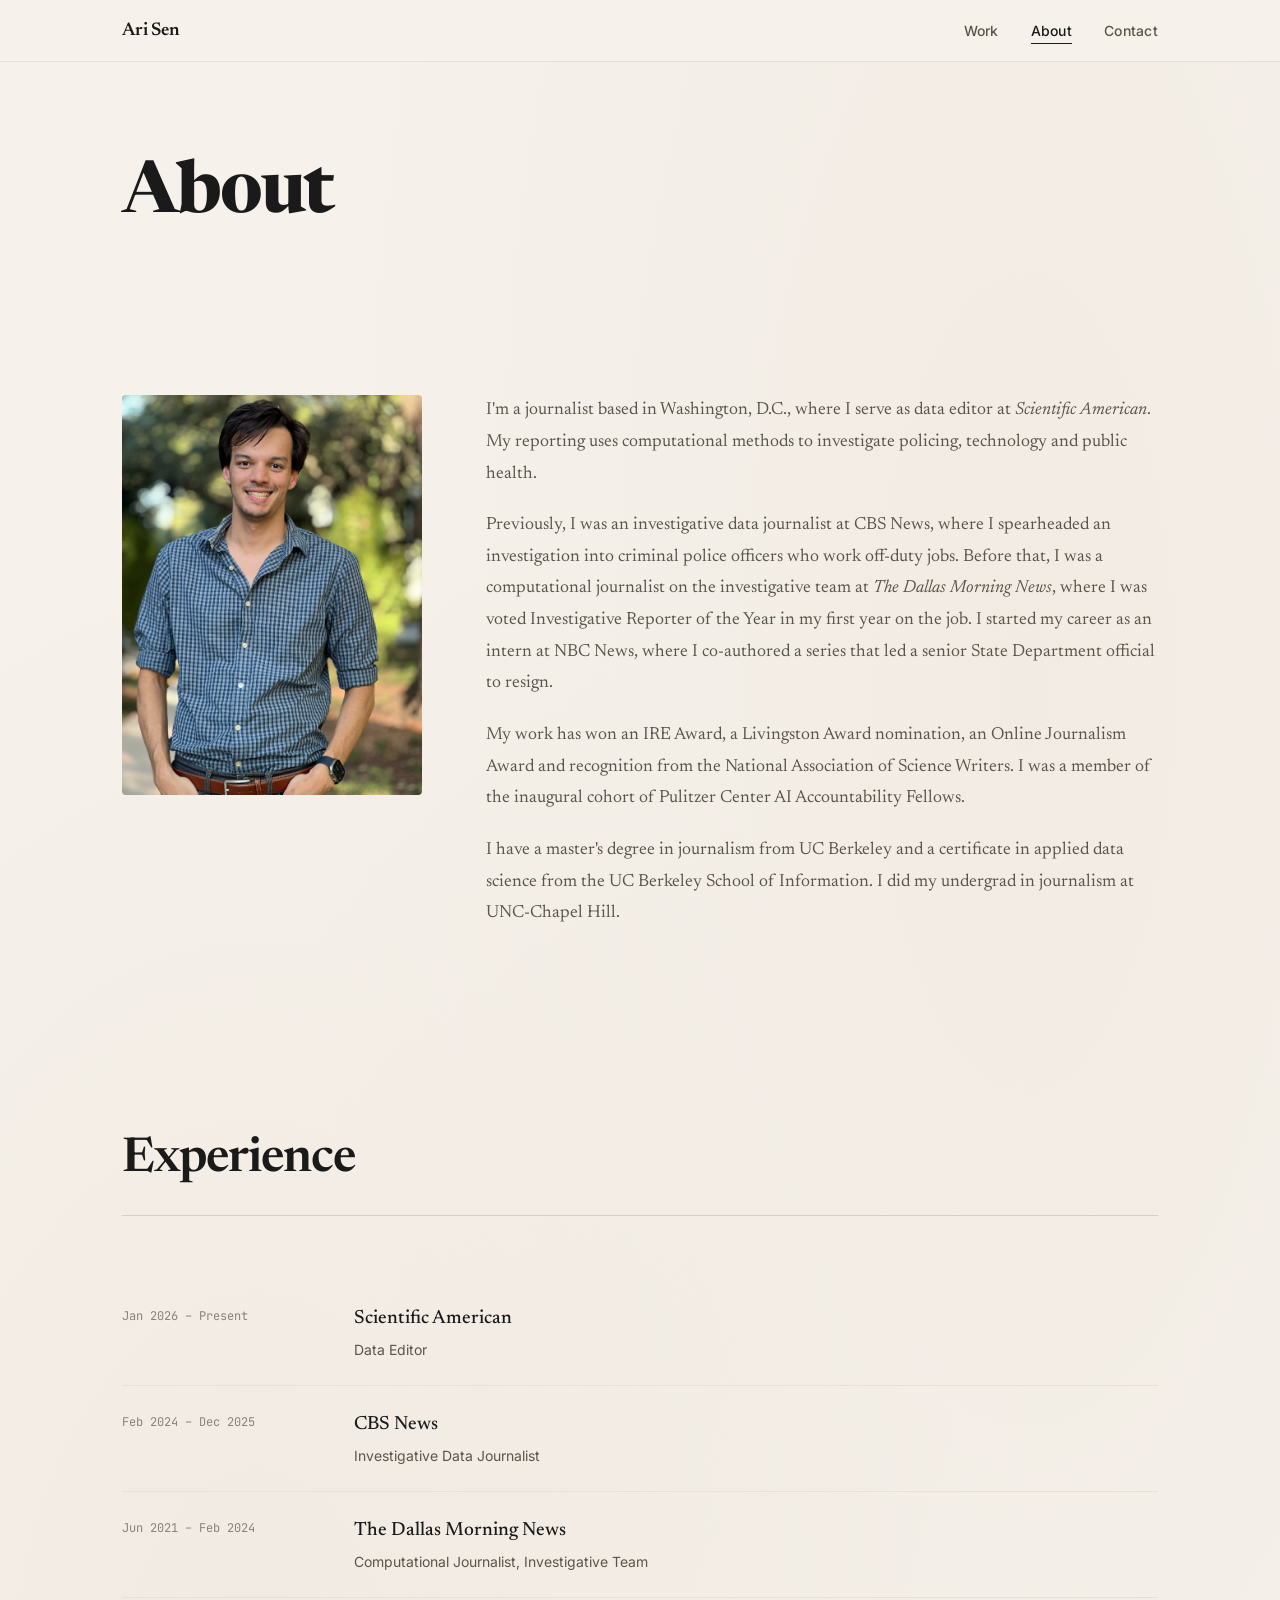
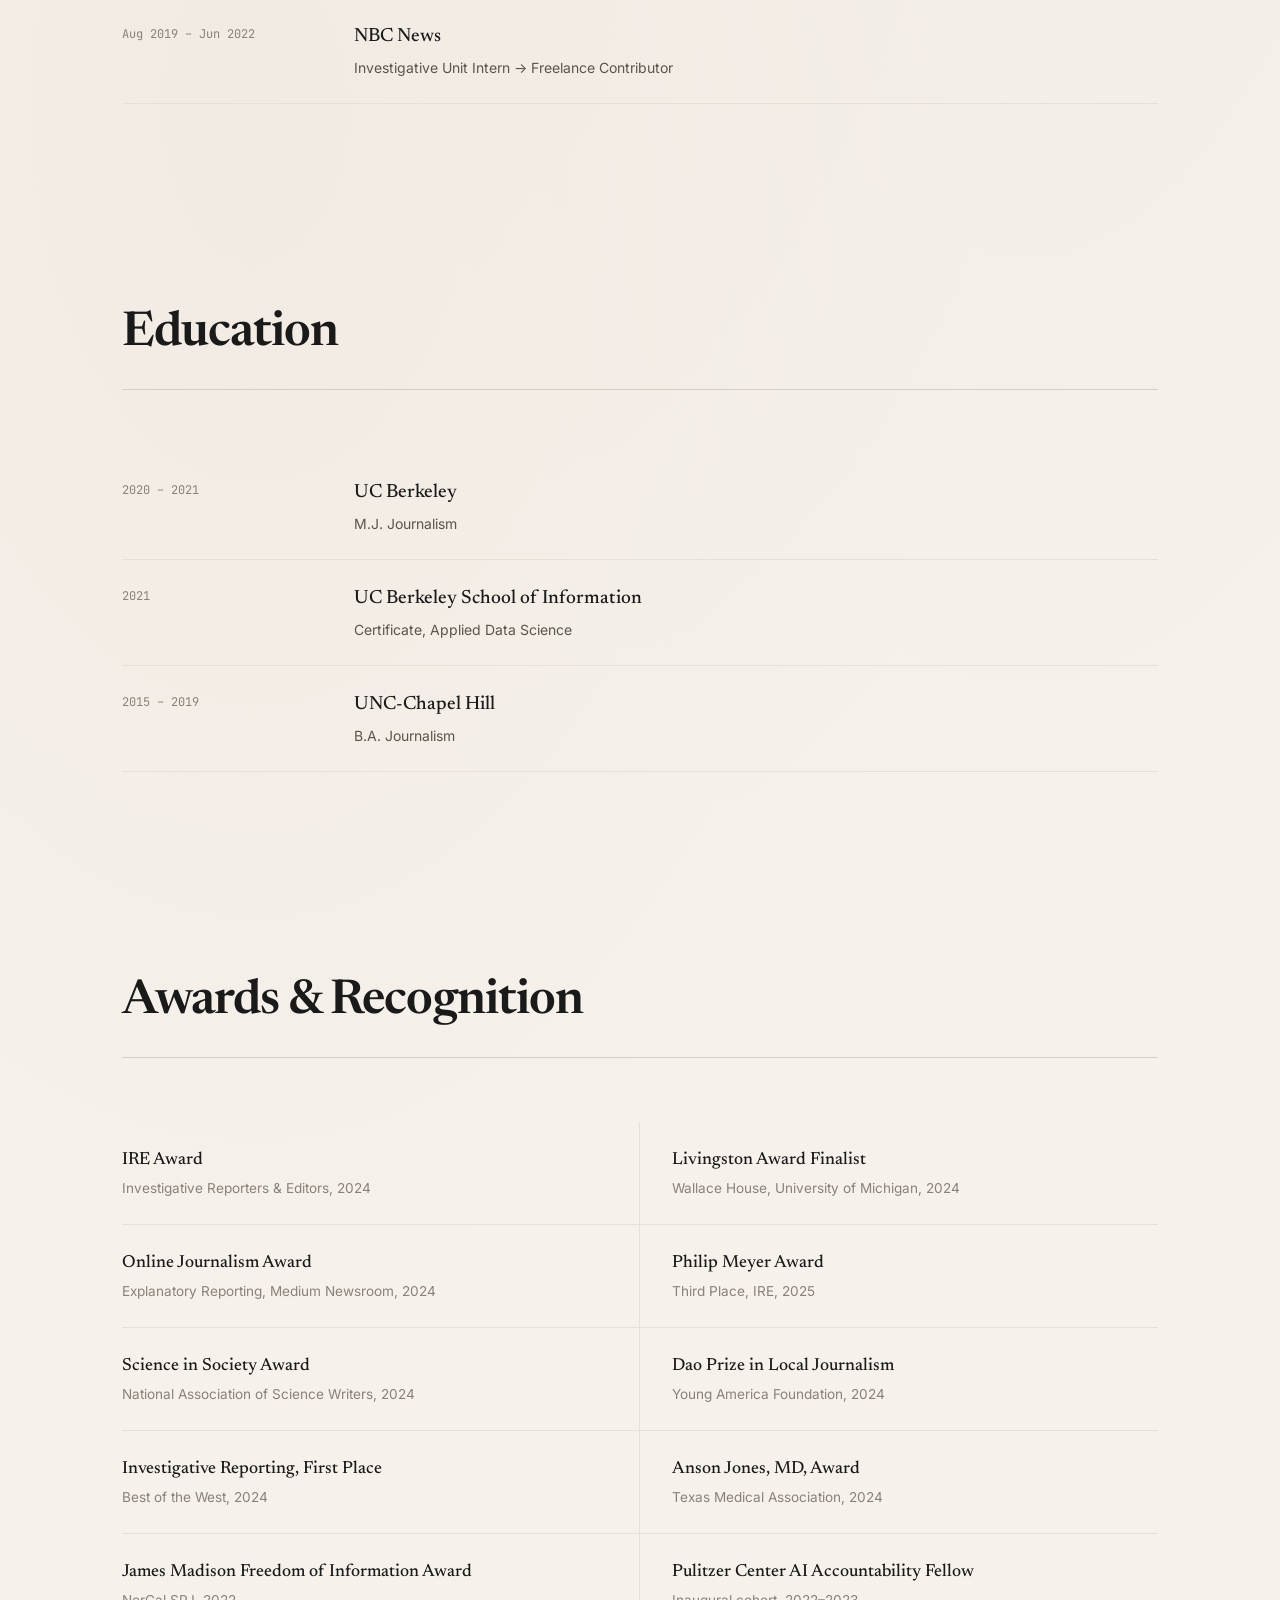
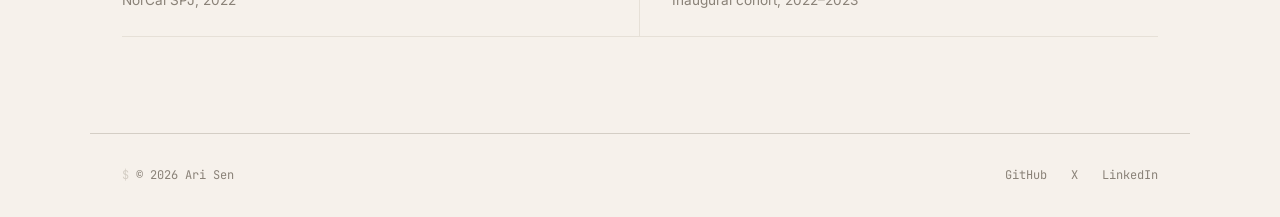
==== about.html @ 408a69d8 "Initial commit: personal portfolio website" ====
<!DOCTYPE html>
<html lang="en">
<head>
    <meta charset="UTF-8">
    <meta name="viewport" content="width=device-width, initial-scale=1.0">
    <title>About — Ari Sen</title>
    <meta name="description" content="About Ari Sen — data editor at Scientific American, award-winning investigative journalist based in Washington, D.C.">
    <link rel="preconnect" href="https://fonts.googleapis.com">
    <link rel="preconnect" href="https://fonts.gstatic.com" crossorigin>
    <link href="https://fonts.googleapis.com/css2?family=Newsreader:ital,opsz,wght@0,6..72,400;0,6..72,500;0,6..72,600;0,6..72,700;1,6..72,400;1,6..72,500&family=Inter:wght@400;500;600&family=JetBrains+Mono:wght@400;500&display=swap" rel="stylesheet">
    <link rel="stylesheet" href="styles.css">
</head>
<body>
    <nav class="nav">
        <div class="nav-inner">
            <a href="index.html" class="nav-name">
                <span class="nav-name-full">Ari Sen</span>
                <span class="nav-name-compact">~/ari-sen<span class="cursor">_</span></span>
            </a>
            <div class="nav-links">
                <a href="work.html">Work</a>
                <a href="about.html" class="active">About</a>
                <a href="contact.html">Contact</a>
            </div>
            <button class="nav-toggle" aria-label="Toggle menu">
                <span></span>
                <span></span>
            </button>
        </div>
    </nav>

    <main>
        <section class="page-header">
            <h1 class="page-title">About</h1>
        </section>

        <section class="section about-section">
            <div class="about-hero">
                <div class="about-photo">
                    <img src="images/ari-portrait.jpg" alt="Ari Sen" loading="eager">
                </div>
                <div class="about-text">
                    <p>I'm a journalist based in Washington, D.C., where I serve as data editor at <em>Scientific American</em>. My reporting uses computational methods to investigate policing, technology and public health.</p>
                    <p>Previously, I was an investigative data journalist at CBS News, where I spearheaded an investigation into criminal police officers who work off-duty jobs. Before that, I was a computational journalist on the investigative team at <em>The Dallas Morning News</em>, where I was voted Investigative Reporter of the Year in my first year on the job. I started my career as an intern at NBC News, where I co-authored a series that led a senior State Department official to resign.</p>
                    <p>My work has won an IRE Award, a Livingston Award nomination, an Online Journalism Award and recognition from the National Association of Science Writers. I was a member of the inaugural cohort of Pulitzer Center AI Accountability Fellows.</p>
                    <p>I have a master's degree in journalism from UC Berkeley and a certificate in applied data science from the UC Berkeley School of Information. I did my undergrad in journalism at UNC-Chapel Hill.</p>
                </div>
            </div>
        </section>

        <section class="section experience-section">
            <h2 class="section-title">Experience</h2>
            <div class="timeline">
                <div class="timeline-item">
                    <div class="timeline-period">Jan 2026 – Present</div>
                    <div class="timeline-content">
                        <h3>Scientific American</h3>
                        <p class="timeline-role">Data Editor</p>
                    </div>
                </div>
                <div class="timeline-item">
                    <div class="timeline-period">Feb 2024 – Dec 2025</div>
                    <div class="timeline-content">
                        <h3>CBS News</h3>
                        <p class="timeline-role">Investigative Data Journalist</p>
                    </div>
                </div>
                <div class="timeline-item">
                    <div class="timeline-period">Jun 2021 – Feb 2024</div>
                    <div class="timeline-content">
                        <h3>The Dallas Morning News</h3>
                        <p class="timeline-role">Computational Journalist, Investigative Team</p>
                    </div>
                </div>
                <div class="timeline-item">
                    <div class="timeline-period">Aug 2019 – Jun 2022</div>
                    <div class="timeline-content">
                        <h3>NBC News</h3>
                        <p class="timeline-role">Investigative Unit Intern → Freelance Contributor</p>
                    </div>
                </div>
            </div>
        </section>

        <section class="section education-section">
            <h2 class="section-title">Education</h2>
            <div class="timeline">
                <div class="timeline-item">
                    <div class="timeline-period">2020 – 2021</div>
                    <div class="timeline-content">
                        <h3>UC Berkeley</h3>
                        <p class="timeline-role">M.J. Journalism</p>
                    </div>
                </div>
                <div class="timeline-item">
                    <div class="timeline-period">2021</div>
                    <div class="timeline-content">
                        <h3>UC Berkeley School of Information</h3>
                        <p class="timeline-role">Certificate, Applied Data Science</p>
                    </div>
                </div>
                <div class="timeline-item">
                    <div class="timeline-period">2015 – 2019</div>
                    <div class="timeline-content">
                        <h3>UNC-Chapel Hill</h3>
                        <p class="timeline-role">B.A. Journalism</p>
                    </div>
                </div>
            </div>
        </section>

        <section class="section awards-section">
            <h2 class="section-title">Awards &amp; Recognition</h2>
            <div class="awards-list">
                <div class="award">
                    <span class="award-name">IRE Award</span>
                    <span class="award-detail">Investigative Reporters &amp; Editors, 2024</span>
                </div>
                <div class="award">
                    <span class="award-name">Livingston Award Finalist</span>
                    <span class="award-detail">Wallace House, University of Michigan, 2024</span>
                </div>
                <div class="award">
                    <span class="award-name">Online Journalism Award</span>
                    <span class="award-detail">Explanatory Reporting, Medium Newsroom, 2024</span>
                </div>
                <div class="award">
                    <span class="award-name">Philip Meyer Award</span>
                    <span class="award-detail">Third Place, IRE, 2025</span>
                </div>
                <div class="award">
                    <span class="award-name">Science in Society Award</span>
                    <span class="award-detail">National Association of Science Writers, 2024</span>
                </div>
                <div class="award">
                    <span class="award-name">Dao Prize in Local Journalism</span>
                    <span class="award-detail">Young America Foundation, 2024</span>
                </div>
                <div class="award">
                    <span class="award-name">Investigative Reporting, First Place</span>
                    <span class="award-detail">Best of the West, 2024</span>
                </div>
                <div class="award">
                    <span class="award-name">Anson Jones, MD, Award</span>
                    <span class="award-detail">Texas Medical Association, 2024</span>
                </div>
                <div class="award">
                    <span class="award-name">James Madison Freedom of Information Award</span>
                    <span class="award-detail">NorCal SPJ, 2022</span>
                </div>
                <div class="award">
                    <span class="award-name">Pulitzer Center AI Accountability Fellow</span>
                    <span class="award-detail">Inaugural cohort, 2022–2023</span>
                </div>
            </div>
        </section>
    </main>

    <footer class="footer">
        <div class="footer-inner">
            <p>&copy; 2026 Ari Sen</p>
            <div class="footer-links">
                <a href="https://github.com/as9934" target="_blank" rel="noopener">GitHub</a>
                <a href="https://x.com/ArijitDSen" target="_blank" rel="noopener">X</a>
                <a href="https://www.linkedin.com/in/arijit-sen-517922134/" target="_blank" rel="noopener">LinkedIn</a>
            </div>
        </div>
    </footer>

    <script src="script.js"></script>
</body>
</html>
---- styles.css ----
/* ============================================
   Base & Variables
   ============================================ */

:root {
    --color-bg: #f6f1eb;
    --color-bg-warm: #efe8df;
    --color-text: #1a1a1a;
    --color-text-secondary: #5a5549;
    --color-text-tertiary: #8a8278;
    --color-accent: #2b2b2b;
    --color-border: #d4cec5;
    --color-border-light: #e6e0d7;
    --color-link: #1a1a1a;
    --color-link-hover: #5a5549;

    --font-serif: 'Newsreader', Georgia, 'Times New Roman', serif;
    --font-sans: 'Inter', -apple-system, BlinkMacSystemFont, 'Segoe UI', sans-serif;
    --font-mono: 'JetBrains Mono', 'Fira Code', 'Courier New', monospace;

    --space-xs: 0.5rem;
    --space-sm: 1rem;
    --space-md: 2rem;
    --space-lg: 4rem;
    --space-xl: 6rem;
    --space-2xl: 10rem;

    --max-width: 1100px;
}

/* ============================================
   Reset & Base
   ============================================ */

*, *::before, *::after {
    margin: 0;
    padding: 0;
    box-sizing: border-box;
}

html {
    scroll-behavior: smooth;
    -webkit-font-smoothing: antialiased;
    -moz-osx-font-smoothing: grayscale;
}

body {
    font-family: var(--font-sans);
    font-size: 16px;
    line-height: 1.6;
    color: var(--color-text);
    background-color: var(--color-bg);
    background-image:
        radial-gradient(ellipse at 20% 50%, rgba(210, 195, 175, 0.15) 0%, transparent 50%),
        radial-gradient(ellipse at 80% 20%, rgba(200, 185, 165, 0.1) 0%, transparent 50%);
}

a {
    color: var(--color-link);
    text-decoration: none;
    transition: color 0.2s ease;
}

a:hover {
    color: var(--color-link-hover);
}

ul {
    list-style: none;
}

em {
    font-style: italic;
}

img {
    max-width: 100%;
    height: auto;
    display: block;
}

/* ============================================
   Navigation
   ============================================ */

.nav {
    position: fixed;
    top: 0;
    left: 0;
    right: 0;
    z-index: 100;
    background: rgba(246, 241, 235, 0.85);
    backdrop-filter: blur(12px);
    -webkit-backdrop-filter: blur(12px);
    border-bottom: 1px solid var(--color-border-light);
}

.nav-inner {
    max-width: var(--max-width);
    margin: 0 auto;
    padding: 1rem 2rem;
    display: flex;
    justify-content: space-between;
    align-items: center;
    transition: padding 0.3s ease;
}

.nav-name {
    position: relative;
    display: inline-flex;
    align-items: center;
}

.nav-name-full {
    font-family: var(--font-serif);
    font-size: 1.15rem;
    font-weight: 600;
    letter-spacing: -0.01em;
    transition: opacity 0.4s ease, transform 0.4s ease;
}

.nav-name-compact {
    position: absolute;
    left: 0;
    font-family: var(--font-mono);
    font-size: 0.85rem;
    font-weight: 500;
    white-space: nowrap;
    opacity: 0;
    transform: translateY(4px);
    transition: opacity 0.4s ease, transform 0.4s ease;
}

.nav-links {
    display: flex;
    gap: 2rem;
}

.nav-links a {
    font-size: 0.875rem;
    font-weight: 500;
    color: var(--color-text-secondary);
    letter-spacing: 0.02em;
    position: relative;
}

.nav-links a::after {
    content: '';
    position: absolute;
    bottom: -2px;
    left: 0;
    width: 0;
    height: 1px;
    background: var(--color-text);
    transition: width 0.3s ease;
}

.nav-links a:hover {
    color: var(--color-text);
}

.nav-links a:hover::after {
    width: 100%;
}

.nav-links a.active {
    color: var(--color-text);
}

.nav-links a.active::after {
    width: 100%;
}

.nav-toggle {
    display: none;
    background: none;
    border: none;
    cursor: pointer;
    padding: 0.5rem;
    flex-direction: column;
    gap: 5px;
}

.nav-toggle span {
    display: block;
    width: 20px;
    height: 1.5px;
    background: var(--color-text);
    transition: transform 0.3s ease, opacity 0.3s ease;
}

.nav-scrolled .nav-inner {
    padding-top: 0.6rem;
    padding-bottom: 0.6rem;
}

.nav-scrolled .nav-name-full {
    opacity: 0;
    transform: translateY(-4px);
}

.nav-scrolled .nav-name-compact {
    opacity: 1;
    transform: translateY(0);
}

/* ============================================
   Hero (Home page)
   ============================================ */

.hero {
    min-height: 100vh;
    display: flex;
    align-items: center;
    padding: 0 2rem;
}

.hero-inner {
    max-width: var(--max-width);
    margin: 0 auto;
    width: 100%;
    display: grid;
    grid-template-columns: 1fr 320px;
    gap: var(--space-lg);
    align-items: center;
}

.hero-title {
    font-family: var(--font-serif);
    font-size: clamp(3.5rem, 8vw, 7rem);
    font-weight: 700;
    line-height: 1;
    letter-spacing: -0.03em;
    margin-bottom: 1.5rem;
}

.hero-line {
    display: block;
    opacity: 0;
    transform: translateY(30px);
    animation: fadeUp 0.8s ease forwards;
}

.hero-subtitle {
    font-family: var(--font-sans);
    font-size: clamp(1rem, 2vw, 1.25rem);
    font-weight: 500;
    color: var(--color-text-secondary);
    letter-spacing: 0.08em;
    text-transform: uppercase;
    margin-bottom: 2rem;
    opacity: 0;
    transform: translateY(20px);
    animation: fadeUp 0.8s ease 0.2s forwards;
}

.hero-description {
    font-family: var(--font-serif);
    font-size: clamp(1.15rem, 2vw, 1.4rem);
    line-height: 1.7;
    max-width: 600px;
    color: var(--color-text-secondary);
    opacity: 0;
    transform: translateY(20px);
    animation: fadeUp 0.8s ease 0.4s forwards;
}

.hero-photo {
    opacity: 0;
    transform: translateY(20px);
    animation: fadeUp 0.8s ease 0.3s forwards;
}

.hero-photo img {
    width: 100%;
    height: 420px;
    object-fit: cover;
    object-position: center top;
    border-radius: 4px;
    filter: grayscale(10%);
}

.cursor {
    animation: blink 1s step-end infinite;
}

@keyframes blink {
    0%, 100% { opacity: 1; }
    50% { opacity: 0; }
}

.hero-cta {
    display: inline-block;
    font-family: var(--font-mono);
    font-size: 0.9rem;
    color: var(--color-text-secondary);
    padding: 0.75rem 1.5rem;
    border: 1px solid var(--color-border);
    border-radius: 3px;
    margin-top: 2rem;
    transition: all 0.3s ease;
    opacity: 0;
    transform: translateY(20px);
    animation: fadeUp 0.8s ease 0.6s forwards;
}

.hero-cta:hover {
    color: var(--color-text);
    border-color: var(--color-text);
    background: rgba(255, 255, 255, 0.3);
}

/* ============================================
   Page Header (inner pages)
   ============================================ */

.page-header {
    max-width: var(--max-width);
    margin: 0 auto;
    padding: calc(var(--space-xl) + 60px) 2rem var(--space-lg);
}

.page-title {
    font-family: var(--font-serif);
    font-size: clamp(2.5rem, 6vw, 4.5rem);
    font-weight: 700;
    letter-spacing: -0.03em;
    line-height: 1.1;
    opacity: 0;
    transform: translateY(30px);
    animation: fadeUp 0.8s ease forwards;
}

.page-intro {
    font-family: var(--font-serif);
    font-size: 1.2rem;
    line-height: 1.7;
    color: var(--color-text-secondary);
    max-width: 600px;
    margin-top: 1.5rem;
    opacity: 0;
    transform: translateY(20px);
    animation: fadeUp 0.8s ease 0.2s forwards;
}

/* ============================================
   Sections
   ============================================ */

.section {
    max-width: var(--max-width);
    margin: 0 auto;
    padding: var(--space-xl) 2rem;
}

.section-title {
    font-family: var(--font-serif);
    font-size: clamp(2rem, 4vw, 3rem);
    font-weight: 600;
    letter-spacing: -0.02em;
    margin-bottom: var(--space-lg);
    padding-bottom: 1rem;
    border-bottom: 1px solid var(--color-border);
}

/* ============================================
   Featured Cards
   ============================================ */

.featured-grid {
    display: grid;
    grid-template-columns: repeat(2, 1fr);
    gap: 2rem;
}

.featured-card {
    display: block;
    border-radius: 4px;
    overflow: hidden;
    background: rgba(255, 255, 255, 0.4);
    border: 1px solid var(--color-border-light);
    transition: transform 0.3s ease, box-shadow 0.3s ease;
}

.featured-card:hover {
    transform: translateY(-4px);
    box-shadow: 0 12px 40px rgba(0, 0, 0, 0.08);
    color: var(--color-text);
}

.featured-image {
    aspect-ratio: 16 / 10;
    overflow: hidden;
}

.featured-image img {
    width: 100%;
    height: 100%;
    object-fit: cover;
    transition: transform 0.4s ease;
}

.featured-card:hover .featured-image img {
    transform: scale(1.03);
}

.featured-info {
    padding: 1.5rem;
}

.featured-pub {
    font-family: var(--font-mono);
    font-size: 0.7rem;
    font-weight: 500;
    text-transform: uppercase;
    letter-spacing: 0.1em;
    color: var(--color-text-tertiary);
}

.featured-title {
    font-family: var(--font-serif);
    font-size: 1.35rem;
    font-weight: 600;
    line-height: 1.3;
    margin-top: 0.5rem;
    letter-spacing: -0.01em;
}

.featured-desc {
    font-family: var(--font-serif);
    font-size: 0.95rem;
    line-height: 1.5;
    color: var(--color-text-secondary);
    margin-top: 0.5rem;
}

.featured-card-text {
    border-left: 3px solid var(--color-text);
}

.featured-card-text .featured-info {
    padding: 2rem 1.5rem;
    display: flex;
    flex-direction: column;
    justify-content: center;
    min-height: 200px;
}

.featured-cta {
    margin-top: var(--space-lg);
    text-align: center;
}

.cta-link {
    font-family: var(--font-serif);
    font-size: 1.2rem;
    color: var(--color-text);
    padding-bottom: 0.25rem;
    border-bottom: 1px solid var(--color-border);
    transition: border-color 0.3s ease;
}

.cta-link:hover {
    border-color: var(--color-text);
    color: var(--color-text);
}

/* ============================================
   Work Section
   ============================================ */

.publication-group {
    margin-bottom: var(--space-lg);
}

.publication-name {
    font-family: var(--font-mono);
    font-size: 0.75rem;
    font-weight: 500;
    text-transform: uppercase;
    letter-spacing: 0.12em;
    color: var(--color-text-tertiary);
    margin-bottom: 1rem;
}

.story-list {
    display: flex;
    flex-direction: column;
}

.story {
    display: grid;
    grid-template-columns: 60px 1fr 30px;
    align-items: baseline;
    padding: 1rem 0;
    border-bottom: 1px solid var(--color-border-light);
    transition: all 0.25s ease;
    gap: 1.5rem;
}

.story:hover {
    padding-left: 1rem;
    background: rgba(0, 0, 0, 0.015);
}

.story-year {
    font-family: var(--font-mono);
    font-size: 0.75rem;
    color: var(--color-text-tertiary);
    font-variant-numeric: tabular-nums;
}

.story-title {
    font-family: var(--font-serif);
    font-size: 1.1rem;
    line-height: 1.4;
    font-weight: 400;
}

.story-arrow {
    font-size: 1rem;
    color: var(--color-text-tertiary);
    transition: transform 0.25s ease, color 0.25s ease;
    justify-self: end;
}

.story:hover .story-arrow {
    transform: translateX(4px);
    color: var(--color-text);
}

/* Featured stories with thumbnails on work page */
.story-featured {
    grid-template-columns: 180px 1fr 30px;
    align-items: center;
    padding: 1.25rem 0;
}

.story-thumb {
    border-radius: 3px;
    overflow: hidden;
    aspect-ratio: 16 / 10;
}

.story-thumb img {
    width: 100%;
    height: 100%;
    object-fit: cover;
    transition: transform 0.3s ease;
}

.story-featured:hover .story-thumb img {
    transform: scale(1.05);
}

.story-content {
    display: flex;
    flex-direction: column;
    gap: 0.25rem;
}

.work-note {
    margin-top: var(--space-md);
    font-size: 0.9rem;
    color: var(--color-text-tertiary);
}

.work-note a {
    color: var(--color-text-secondary);
    text-decoration: underline;
    text-underline-offset: 3px;
    text-decoration-color: var(--color-border);
}

.work-note a:hover {
    text-decoration-color: var(--color-text);
}

/* ============================================
   About Section
   ============================================ */

.about-hero {
    display: grid;
    grid-template-columns: 300px 1fr;
    gap: var(--space-lg);
    align-items: start;
}

.about-photo {
    position: sticky;
    top: calc(60px + 2rem);
}

.about-photo img {
    width: 100%;
    border-radius: 4px;
    filter: grayscale(10%);
}

.about-text p {
    font-family: var(--font-serif);
    font-size: 1.1rem;
    line-height: 1.8;
    color: var(--color-text-secondary);
    margin-bottom: 1.25rem;
}

.about-text p:last-child {
    margin-bottom: 0;
}

/* ============================================
   Timeline (Experience & Education)
   ============================================ */

.timeline {
    display: flex;
    flex-direction: column;
}

.timeline-item {
    display: grid;
    grid-template-columns: 200px 1fr;
    gap: 2rem;
    padding: 1.5rem 0;
    border-bottom: 1px solid var(--color-border-light);
}

.timeline-period {
    font-family: var(--font-mono);
    font-size: 0.75rem;
    color: var(--color-text-tertiary);
    padding-top: 0.2rem;
}

.timeline-content h3 {
    font-family: var(--font-serif);
    font-size: 1.2rem;
    font-weight: 500;
}

.timeline-role {
    font-family: var(--font-sans);
    font-size: 0.875rem;
    color: var(--color-text-secondary);
    margin-top: 0.25rem;
}

/* ============================================
   Awards Section
   ============================================ */

.awards-list {
    display: grid;
    grid-template-columns: repeat(2, 1fr);
    gap: 0;
}

.award {
    padding: 1.5rem 0;
    border-bottom: 1px solid var(--color-border-light);
    display: flex;
    flex-direction: column;
    gap: 0.25rem;
}

.award:nth-child(odd) {
    padding-right: 2rem;
    border-right: 1px solid var(--color-border-light);
}

.award:nth-child(even) {
    padding-left: 2rem;
}

.award-name {
    font-family: var(--font-serif);
    font-size: 1.1rem;
    font-weight: 500;
}

.award-detail {
    font-size: 0.85rem;
    color: var(--color-text-tertiary);
}

/* ============================================
   Contact Page
   ============================================ */

.contact-page {
    min-height: calc(100vh - 80px);
    display: flex;
    align-items: center;
    padding: 0 2rem;
}

.contact-page-inner {
    max-width: var(--max-width);
    margin: 0 auto;
    width: 100%;
    padding: var(--space-xl) 0;
}

.contact-heading {
    font-family: var(--font-serif);
    font-size: clamp(2.5rem, 6vw, 4.5rem);
    font-weight: 700;
    letter-spacing: -0.03em;
    margin-bottom: 1.5rem;
    opacity: 0;
    transform: translateY(30px);
    animation: fadeUp 0.8s ease forwards;
}

.contact-intro {
    font-family: var(--font-serif);
    font-size: 1.2rem;
    line-height: 1.7;
    color: var(--color-text-secondary);
    max-width: 500px;
    margin-bottom: var(--space-lg);
    opacity: 0;
    transform: translateY(20px);
    animation: fadeUp 0.8s ease 0.2s forwards;
}

.contact-grid {
    display: grid;
    grid-template-columns: repeat(3, 1fr);
    gap: 1.5rem;
    opacity: 0;
    transform: translateY(20px);
    animation: fadeUp 0.8s ease 0.4s forwards;
}

.contact-card {
    display: flex;
    flex-direction: column;
    gap: 0.5rem;
    padding: 2rem;
    background: rgba(255, 255, 255, 0.4);
    border: 1px solid var(--color-border-light);
    border-radius: 4px;
    transition: transform 0.3s ease, box-shadow 0.3s ease, background 0.3s ease;
}

.contact-card:hover {
    transform: translateY(-3px);
    box-shadow: 0 8px 30px rgba(0, 0, 0, 0.06);
    background: rgba(255, 255, 255, 0.6);
    color: var(--color-text);
}

.contact-label {
    font-family: var(--font-sans);
    font-size: 0.75rem;
    font-weight: 600;
    text-transform: uppercase;
    letter-spacing: 0.1em;
    color: var(--color-text-tertiary);
}

.contact-handle {
    font-family: var(--font-serif);
    font-size: 1.2rem;
    font-weight: 500;
}

/* ============================================
   Footer
   ============================================ */

.footer {
    max-width: var(--max-width);
    margin: 0 auto;
    padding: 2rem;
    border-top: 1px solid var(--color-border);
}

.footer-inner {
    display: flex;
    justify-content: space-between;
    align-items: center;
}

.footer p {
    font-family: var(--font-mono);
    font-size: 0.75rem;
    color: var(--color-text-tertiary);
}

.footer p::before {
    content: '$ ';
    color: var(--color-border);
}

.footer-links {
    display: flex;
    gap: 1.5rem;
}

.footer-links a {
    font-family: var(--font-mono);
    font-size: 0.75rem;
    color: var(--color-text-tertiary);
}

.footer-links a:hover {
    color: var(--color-text);
}

/* ============================================
   Animations
   ============================================ */

@keyframes fadeUp {
    to {
        opacity: 1;
        transform: translateY(0);
    }
}

.fade-in {
    opacity: 0;
    transform: translateY(20px);
    transition: opacity 0.6s ease, transform 0.6s ease;
}

.fade-in.visible {
    opacity: 1;
    transform: translateY(0);
}

/* ============================================
   Responsive
   ============================================ */

@media (max-width: 768px) {
    .nav-links {
        display: none;
        position: absolute;
        top: 100%;
        left: 0;
        right: 0;
        background: rgba(246, 241, 235, 0.98);
        backdrop-filter: blur(12px);
        flex-direction: column;
        padding: 1.5rem 2rem;
        gap: 1.25rem;
        border-bottom: 1px solid var(--color-border-light);
    }

    .nav-links.open {
        display: flex;
    }

    .nav-toggle {
        display: flex;
    }

    .nav-toggle.open span:first-child {
        transform: rotate(45deg) translate(2px, 2px);
    }

    .nav-toggle.open span:last-child {
        transform: rotate(-45deg) translate(2px, -2px);
    }

    .hero-inner {
        grid-template-columns: 1fr;
        text-align: left;
    }

    .hero-photo {
        order: -1;
        max-width: 250px;
    }

    .hero-photo img {
        height: 300px;
    }

    .hero-title {
        font-size: clamp(2.5rem, 12vw, 4.5rem);
    }

    .featured-grid {
        grid-template-columns: 1fr;
    }

    .story {
        grid-template-columns: 50px 1fr 24px;
        gap: 1rem;
    }

    .story-featured {
        grid-template-columns: 1fr;
        gap: 0.75rem;
    }

    .story-thumb {
        max-width: 100%;
    }

    .awards-list {
        grid-template-columns: 1fr;
    }

    .award:nth-child(odd) {
        padding-right: 0;
        border-right: none;
    }

    .award:nth-child(even) {
        padding-left: 0;
    }

    .about-hero {
        grid-template-columns: 1fr;
        gap: var(--space-md);
    }

    .about-photo {
        position: static;
        max-width: 250px;
    }

    .timeline-item {
        grid-template-columns: 1fr;
        gap: 0.5rem;
    }

    .contact-grid {
        grid-template-columns: 1fr;
    }

    .section {
        padding: var(--space-lg) 1.5rem;
    }

    .page-header {
        padding-left: 1.5rem;
        padding-right: 1.5rem;
    }

    .nav-inner {
        padding: 1rem 1.5rem;
    }

    .hero {
        padding: 0 1.5rem;
    }

    .footer {
        padding: 2rem 1.5rem;
    }

    .footer-inner {
        flex-direction: column;
        gap: 1rem;
        align-items: flex-start;
    }
}

@media (max-width: 480px) {
    .hero-title {
        font-size: 2.5rem;
    }

    .section-title {
        font-size: 1.75rem;
    }

    .story-title {
        font-size: 1rem;
    }

    .contact-card {
        padding: 1.5rem;
    }
}
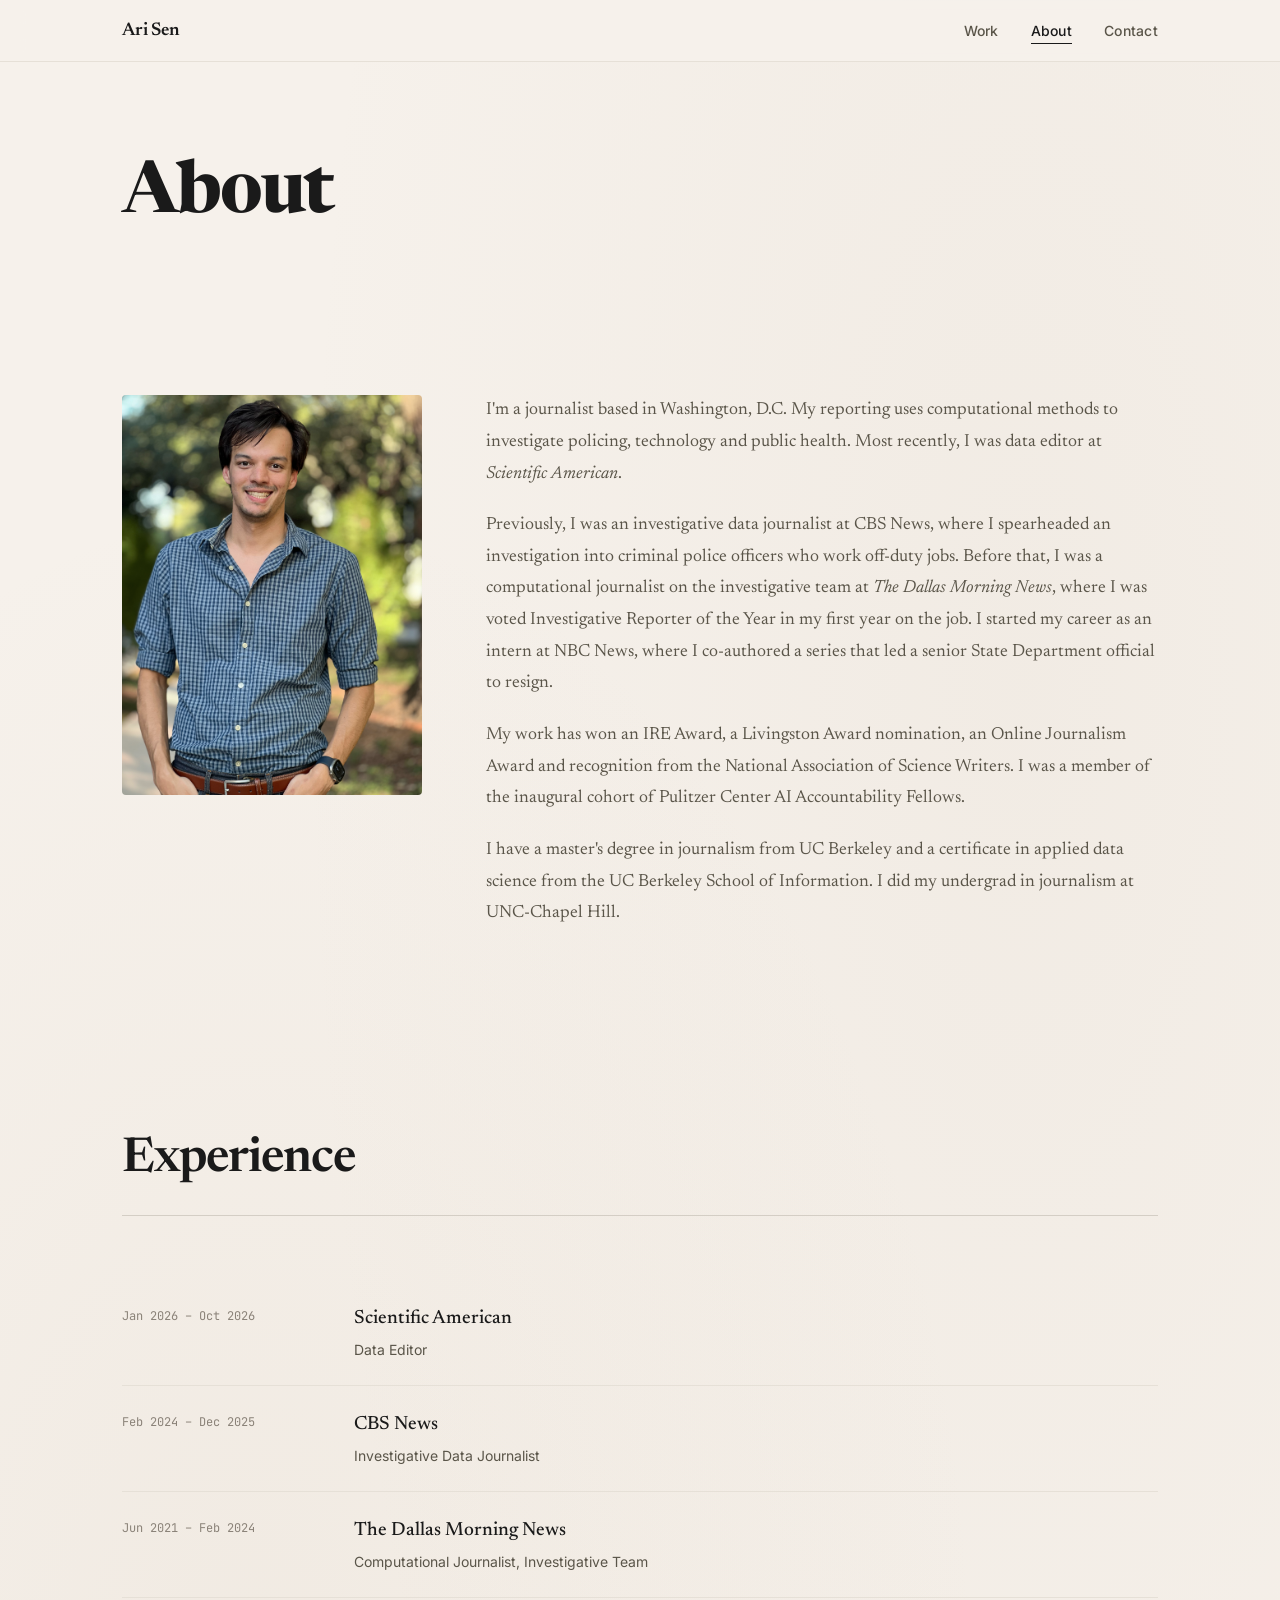
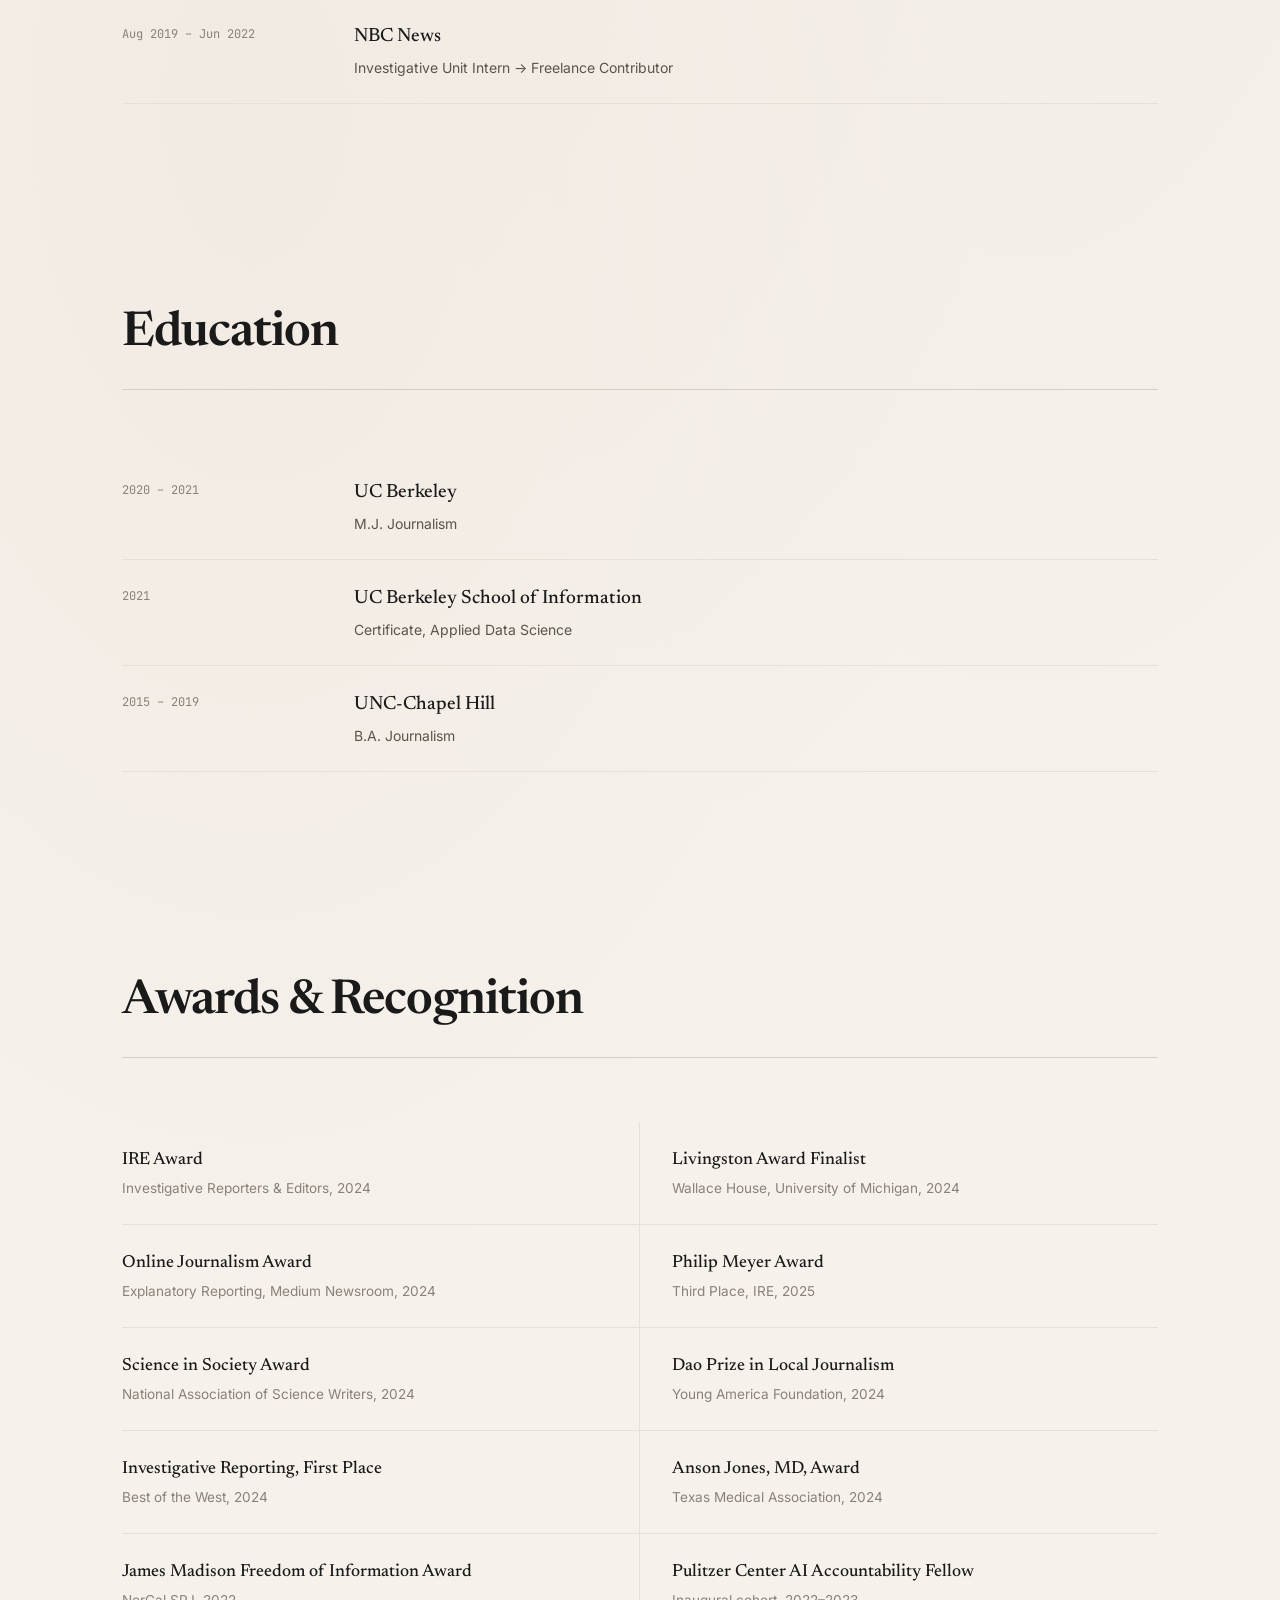
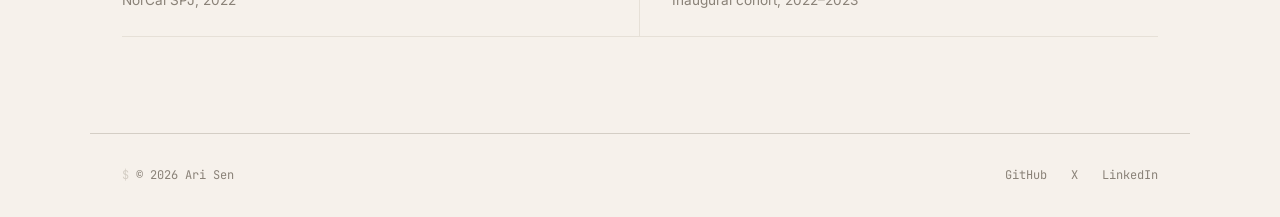
==== commit 9b6c7edd: "Update bio copy to reflect role change Co-Authored-By: Claude Opus 5.5 <noreply@anthropic.com>" ====
--- a/about.html
+++ b/about.html
@@ -4,7 +4,7 @@
     <meta charset="UTF-8">
     <meta name="viewport" content="width=device-width, initial-scale=1.0">
     <title>About — Ari Sen</title>
-    <meta name="description" content="About Ari Sen — data editor at Scientific American, award-winning investigative journalist based in Washington, D.C.">
+    <meta name="description" content="About Ari Sen — award-winning data and investigative journalist based in Washington, D.C.">
     <link rel="preconnect" href="https://fonts.googleapis.com">
     <link rel="preconnect" href="https://fonts.gstatic.com" crossorigin>
     <link href="https://fonts.googleapis.com/css2?family=Newsreader:ital,opsz,wght@0,6..72,400;0,6..72,500;0,6..72,600;0,6..72,700;1,6..72,400;1,6..72,500&family=Inter:wght@400;500;600&family=JetBrains+Mono:wght@400;500&display=swap" rel="stylesheet">
@@ -40,7 +40,7 @@
                     <img src="images/ari-portrait.jpg" alt="Ari Sen" loading="eager">
                 </div>
                 <div class="about-text">
-                    <p>I'm a journalist based in Washington, D.C., where I serve as data editor at <em>Scientific American</em>. My reporting uses computational methods to investigate policing, technology and public health.</p>
+                    <p>I'm a journalist based in Washington, D.C. My reporting uses computational methods to investigate policing, technology and public health. Most recently, I was data editor at <em>Scientific American</em>.</p>
                     <p>Previously, I was an investigative data journalist at CBS News, where I spearheaded an investigation into criminal police officers who work off-duty jobs. Before that, I was a computational journalist on the investigative team at <em>The Dallas Morning News</em>, where I was voted Investigative Reporter of the Year in my first year on the job. I started my career as an intern at NBC News, where I co-authored a series that led a senior State Department official to resign.</p>
                     <p>My work has won an IRE Award, a Livingston Award nomination, an Online Journalism Award and recognition from the National Association of Science Writers. I was a member of the inaugural cohort of Pulitzer Center AI Accountability Fellows.</p>
                     <p>I have a master's degree in journalism from UC Berkeley and a certificate in applied data science from the UC Berkeley School of Information. I did my undergrad in journalism at UNC-Chapel Hill.</p>
@@ -52,7 +52,7 @@
             <h2 class="section-title">Experience</h2>
             <div class="timeline">
                 <div class="timeline-item">
-                    <div class="timeline-period">Jan 2026 – Present</div>
+                    <div class="timeline-period">Jan 2026 – Oct 2026</div>
                     <div class="timeline-content">
                         <h3>Scientific American</h3>
                         <p class="timeline-role">Data Editor</p>
